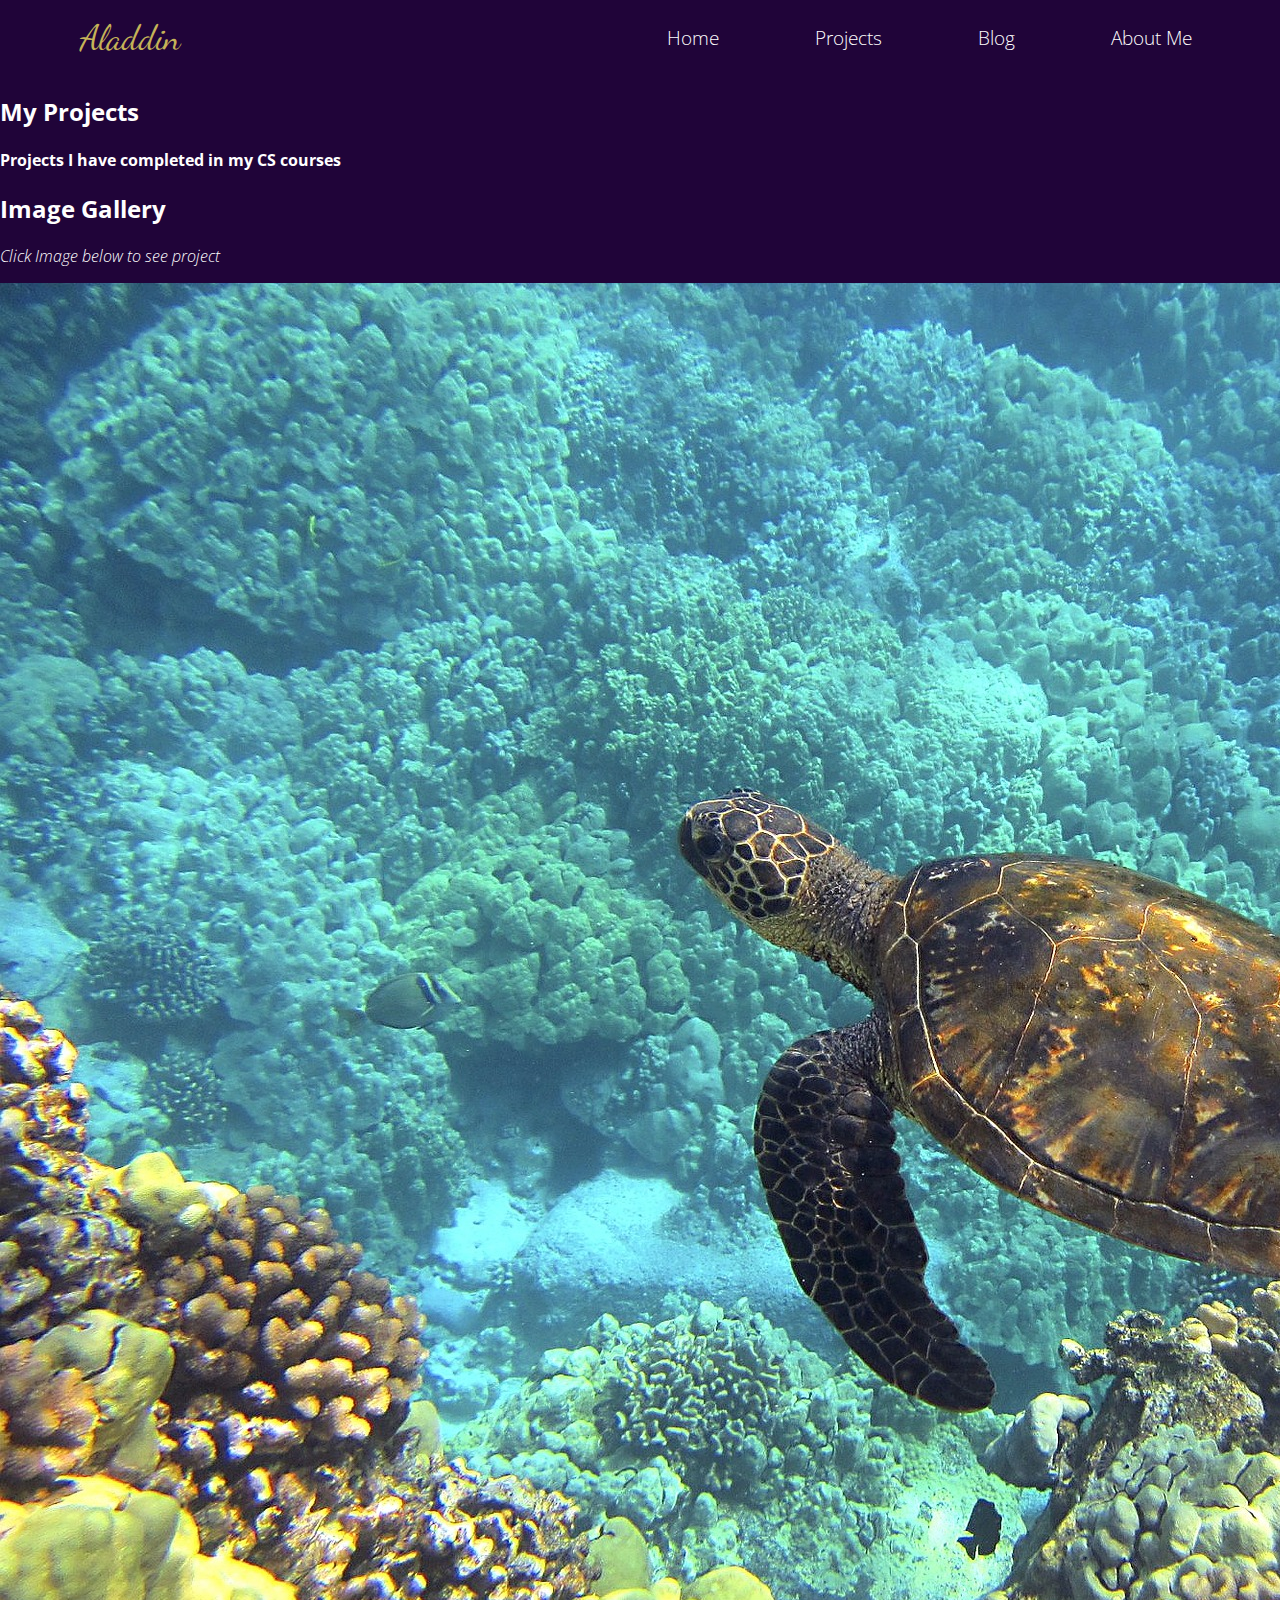
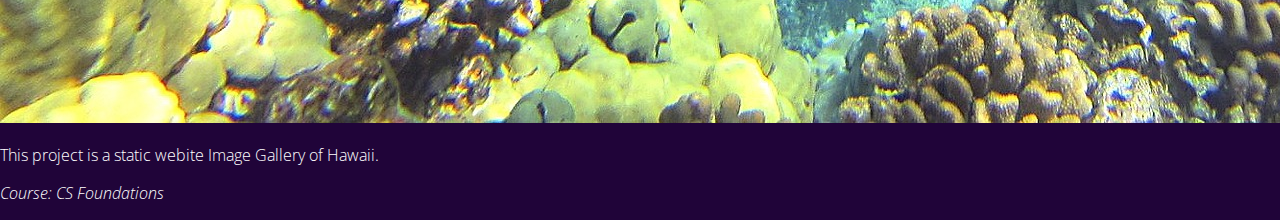
==== projects.html @ 8674eb1a "Complete through 4.07" ====
<!DOCTYPE html>
<html lang="en">
<head>
    <meta charset="UTF-8">
    <meta name="viewport" content="width=device-width, initial-scale=1.0">
    <meta http-equiv="X-UA-Compatible" content="ie=edge">
    <link rel="stylesheet" href="style.css" type="text/css" />
    <link rel="stylesheet" href="nav.css" type="text/css" />
    <link rel="stylesheet" href="https://cdnjs.cloudflare.com/ajax/libs/font-awesome/6.2.0/css/all.min.css" integrity="sha512-xh6O/CkQoPOWDdYTDqeRdPCVd1SpvCA9XXcUnZS2FmJNp1coAFzvtCN9BmamE+4aHK8yyUHUSCcJHgXloTyT2A==" crossorigin="anonymous" referrerpolicy="no-referrer" />
    <title>Aladdin's Projects</title>
</head>
<body>
    
     <!-- Navigation Menu -->
    <nav class="navbar">
        <!-- logo -->
        <div class="logo">Aladdin</div>
         <!-- hamburger toggle -->
         <a href="#" class="toggle-button">
             <span class="bar"></span>
             <span class="bar"></span>
             <span class="bar"></span>
         </a>
         <!-- page navigation links -->
         <div class="navbar-links">
             <ul>
                 <li><a href="index.html">Home</a></li>
                 <li><a href="projects.html">Projects</a></li>
                 <li><a href="blog.html">Blog</a></li>
                 <li><a href="aboutMe.html">About Me</a></li>
             </ul>  <!-- close ul list -->
         </div> <!-- close navbar links class -->
    </nav> <!-- close navbar class -->
    
      <!-- Project Header -->
      <header class="projectsHeader">
          <h2>My Projects</h2>
          <h4>Projects I have completed in my CS courses</h4>
      </header>
      
         <!-- Project Cards -->
         <section class="projectGallery">
             
             <div class="projectCard">
                 <h2>Image Gallery</h2>
                 <p><em>Click Image below to see project</em></p>
                 <a href="https://csf2223.github.io/imagegallery-TyrrellDylan/"><img src="assets/sea-turtle-547162_1920.jpg"></img></a>
                 <p>This project is a static webite Image Gallery of Hawaii.</p>
                 <p><em>Course: CS Foundations</em></p>
                 <div class="projectIcons">
                     <div class="sourceCode">
                         <a href="#"><i class="fa-solid fa-file"></i></a>
                        </div>
                         <div class="gitHubRepo">
                         <a href="https://github.com/CSF2223/imagegallery-TyrrellDylan"><i class="fa-brands fa-github"></i></a>
                         </div>
                         </div>
         
           </div>  
             
         </section>
    
   
   
    
    <script type="text/javascript" src="script.js"></script>
</body>
</html>
---- style.css ----
/*
Color Palette
background color: #200439
primary: #512C73
secondary: #361356
tertiary: #6F4D8F
accent: #9277AC
vegasGold: #c5b358
white: #fff
black: #000  
*/

html {
    /* If we add any padding or border onto an element it does not affect the width of the element */
    box-sizing: border-box;
}

body {
    margin: 0;
    padding: 0;
    font-family: 'Open Sans', sans-serif;
    font-weight: 300;
    background-color: #200439;
    color: #fff;
}

.hero {
    display: flex;
    flex-direction: column;
    justify-content: space-evenly;
    align-items: center;
}

.heroImage {
    padding: 2rem;
}

.heroImage img {
    border-radius: 6rem;
    box-shadow: 10px 10px #000;
    width: 100%;
    height: auto;
}

.heroText {
    font-size: 0.8rem;
    padding-bottom: 2rem;
    text-align: center;
    letter-spacing: 5px;
}

.heroName {
    color: #c5b358;
    font-size: 2.5rem;
    text-transform: uppercase;
}

.heroTextTop {
    padding: 1rem;
}

.heroTextBottom {
    padding: 1rem;
}

.heroButton{
    margin: 2rem;
}

.button {
    background-color: #fff;
    padding: 1rem;
    border: 1px solid #9277AC;
    border-radius: 25px;
    font-size: 0.9rem;
    font-weight: 700;
    color: #200439;
    text-decoration: none;
    box-shadow: 8px 8px 4px #000;
}

.button:hover {
    background-color: #361356;
    color: #c5b358;
    transform: scale(1.5);
    /* (150% zoom - Note: if the zoom is too large, it will go
    outside of the viewport) */
}
@media (min-width: 800px) {
    .hero {
        flex-direction: row;
        justify-content: space-evenly;
        align-items: center;
        height: 90vh;
    }
    
    .heroText {
        font-size: 1rem;
    }
    
    .heroName {
        font-size: 3.5rem;
    }
    
    .button {
        font-size: 1.1rem;
    }
}
---- nav.css ----
/*
Color Palette
background color: #200439
primary: #512C73
secondary: #361356
tertiary: #6F4D8F
accent: #9277AC
vegasGold: #c5b358
white: #fff
black: #000  
*/

@import url('https://fonts.googleapis.com/css2?family=Dancing+Script:wght@400;700&display=swap');
@import url('https://fonts.googleapis.com/css2?family=Open+Sans:wght@300;400;600;700&display=swap');

.navbar {
    display: flex;
    justify-content: space-between;
    align-items: center;
    padding: 0 2.5rem;
}

.logo {
    font-size: 2.2rem;
    margin: 0.75rem 2.5rem;
    color: #c5b358;
    font-family: 'Dancing Script', cursive;
}

.navbar-links ul{
    margin: 0;
    padding: 0;
    display: flex;
}

.navbar-links li {
    list-style: none;
    padding: 1rem;
    font-size: 1.2rem;
}

.navbar-links li a {
    text-decoration: none;
    color: #fff;
    padding: 0.5rem 2rem;
    display: block;
}

.navbar-links li:hover {
    background-color: #361356;
}

.toggle-button {
    position: absolute;
    top: 1.5rem;
    right: 1.5rem;
    display: none;
    flex-direction: column;
    justify-content: space-between;
    width: 30px;
    height: 20px;
}

.toggle-button .bar {
    height: 3px;
    width: 100%;
    background-color: #fff;
    border-radius: 10px;
}


@media (max-width: 800px) {
    .toggle-button {
        display: flex;
    }
    
    .navbar-links {
        display: none;
        width: 100%;
    }
    
    .navbar {
        flex-direction: column;
        align-items: flex-start;
    }
    
    .navbar-links ul {
        width: 100%;
        flex-direction: column;
    }
    
    .navbar-links li {
        text-align: center;
    }
    
    .navbar-links.active {
        display: flex;
    }
}
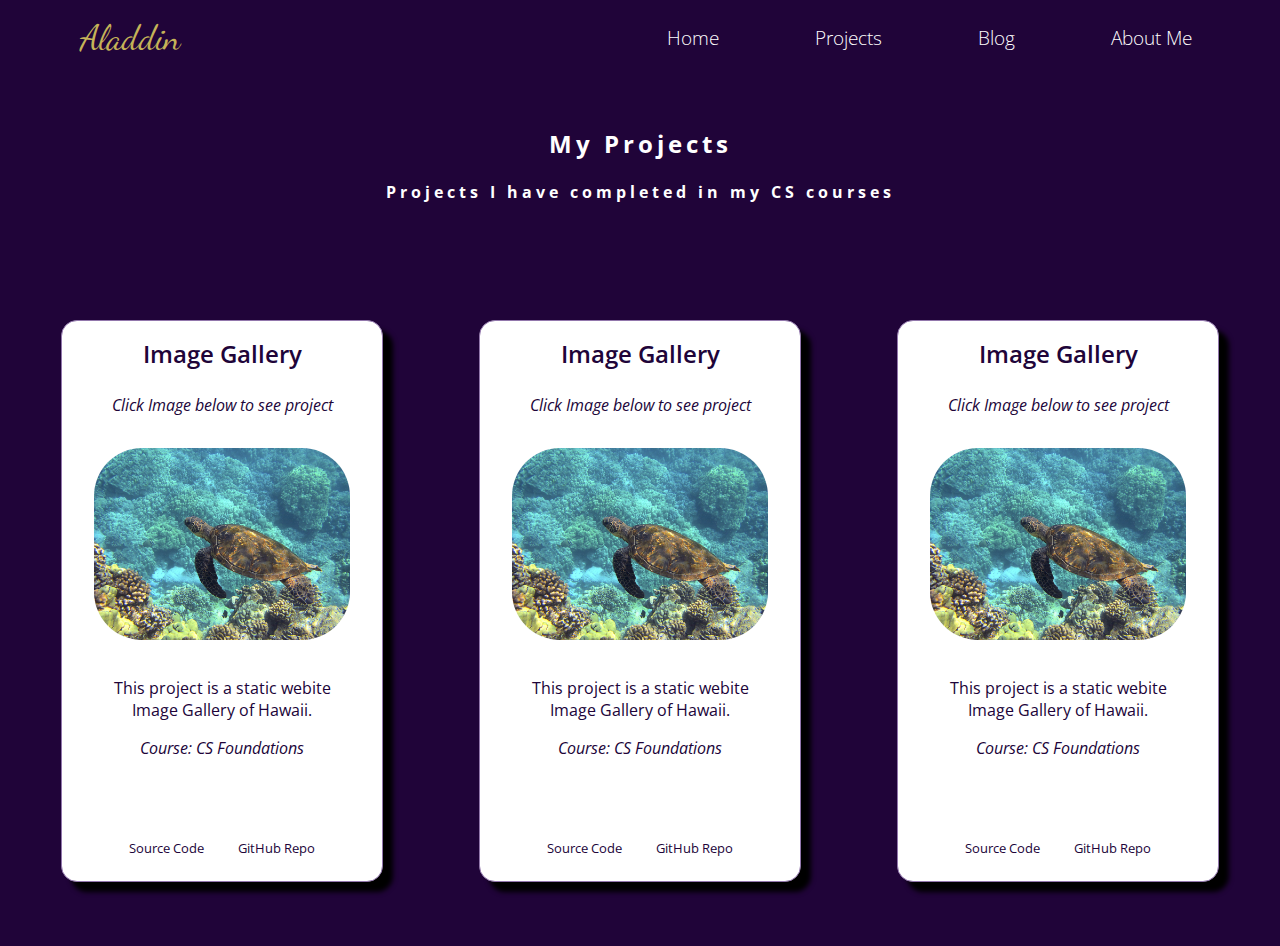
==== commit 13b97d00: "Complete through 4.08" ====
--- a/projects.html
+++ b/projects.html
@@ -49,14 +49,51 @@
                  <p><em>Course: CS Foundations</em></p>
                  <div class="projectIcons">
                      <div class="sourceCode">
-                         <a href="#"><i class="fa-solid fa-file"></i></a>
+                         <a href="assets/ImageGalleryCode.pdf"><i class="fa-solid fa-file"></i></a>
+                         <p>Source Code</p>
                         </div>
                          <div class="gitHubRepo">
                          <a href="https://github.com/CSF2223/imagegallery-TyrrellDylan"><i class="fa-brands fa-github"></i></a>
+                         <p>GitHub Repo</p>
                          </div>
                          </div>
-         
-           </div>  
+           </div>   <!-- Close Project Card 1 -->
+           
+            <div class="projectCard">
+                 <h2>Image Gallery</h2>
+                 <p><em>Click Image below to see project</em></p>
+                 <a href="https://csf2223.github.io/imagegallery-TyrrellDylan/"><img src="assets/sea-turtle-547162_1920.jpg"></img></a>
+                 <p>This project is a static webite Image Gallery of Hawaii.</p>
+                 <p><em>Course: CS Foundations</em></p>
+                 <div class="projectIcons">
+                     <div class="sourceCode">
+                         <a href="assets/ImageGalleryCode.pdf"><i class="fa-solid fa-file"></i></a>
+                         <p>Source Code</p>
+                        </div>
+                         <div class="gitHubRepo">
+                         <a href="https://github.com/CSF2223/imagegallery-TyrrellDylan"><i class="fa-brands fa-github"></i></a>
+                         <p>GitHub Repo</p>
+                         </div>
+                         </div>
+           </div>   <!-- Close Project Card 2 -->
+           
+            <div class="projectCard">
+                 <h2>Image Gallery</h2>
+                 <p><em>Click Image below to see project</em></p>
+                 <a href="https://csf2223.github.io/imagegallery-TyrrellDylan/"><img src="assets/sea-turtle-547162_1920.jpg"></img></a>
+                 <p>This project is a static webite Image Gallery of Hawaii.</p>
+                 <p><em>Course: CS Foundations</em></p>
+                 <div class="projectIcons">
+                     <div class="sourceCode">
+                         <a href="assets/ImageGalleryCode.pdf"><i class="fa-solid fa-file"></i></a>
+                         <p>Source Code</p>
+                        </div>
+                         <div class="gitHubRepo">
+                         <a href="https://github.com/CSF2223/imagegallery-TyrrellDylan"><i class="fa-brands fa-github"></i></a>
+                         <p>GitHub Repo</p>
+                         </div>
+                         </div>
+           </div>   <!-- Close Project Card 3 -->
              
          </section>
     
--- a/style.css
+++ b/style.css
@@ -83,9 +83,68 @@
     background-color: #361356;
     color: #c5b358;
     transform: scale(1.5);
-    /* (150% zoom - Note: if the zoom is too large, it will go
-    outside of the viewport) */
+    /* (150% zoom - Note: if the zoom is too large, it will go outside of the viewport) */
 }
+
+.projectsHeader {
+    margin: 1.5rem 3rem;
+    text-align: center;
+    padding: 0.5rem;
+    letter-spacing: 4px;
+}
+
+.projectCard {
+    background-color: #fff;
+    color: #200439;
+    margin: 4rem 3rem;
+    padding: 0.5rem 2rem;
+    text-align: center;
+    border: 1px solid #9277AC;
+    border-radius: 1rem;
+    box-shadow: 10px 10px 5px #000;
+}
+
+.projectCard img {
+    width: 100%;
+    height: auto;
+    border-radius: 3rem;
+    margin: 1rem 0;
+}
+
+.projectCard h2 {
+    margin: 0.5rem 1rem 1.5rem 1rem;
+    font-weight: 600;
+}
+
+.projectCard p {
+    font-size: 1rem;
+    font-weight: 400;
+}
+
+.projectIcons {
+    display: flex;
+    justify-content: space-evenly;
+    font-size: 1.2rem;
+    margin-top: 2rem;
+}
+
+.projectIcons p {
+    margin: 0 0 1rem 0;
+    font-size: 0.8rem;
+}
+
+.fa-github {
+    font-size: 2.2rem;
+    padding: 1.5rem;
+}
+
+.fa-file {
+    font-size: 2.2rem;
+    padding: 1.5rem;
+}
+
+
+
 @media (min-width: 800px) {
     .hero {
         flex-direction: row;
@@ -105,4 +164,15 @@
     .button {
         font-size: 1.1rem;
     }
+    
+    .projectGallery {
+        display: flex;
+        flex-direction: row;
+        justify-content: center;
+        flex-wrap: wrap;
+    }
+    
+    .projectCard {
+        max-width: 20%;
+    }
 }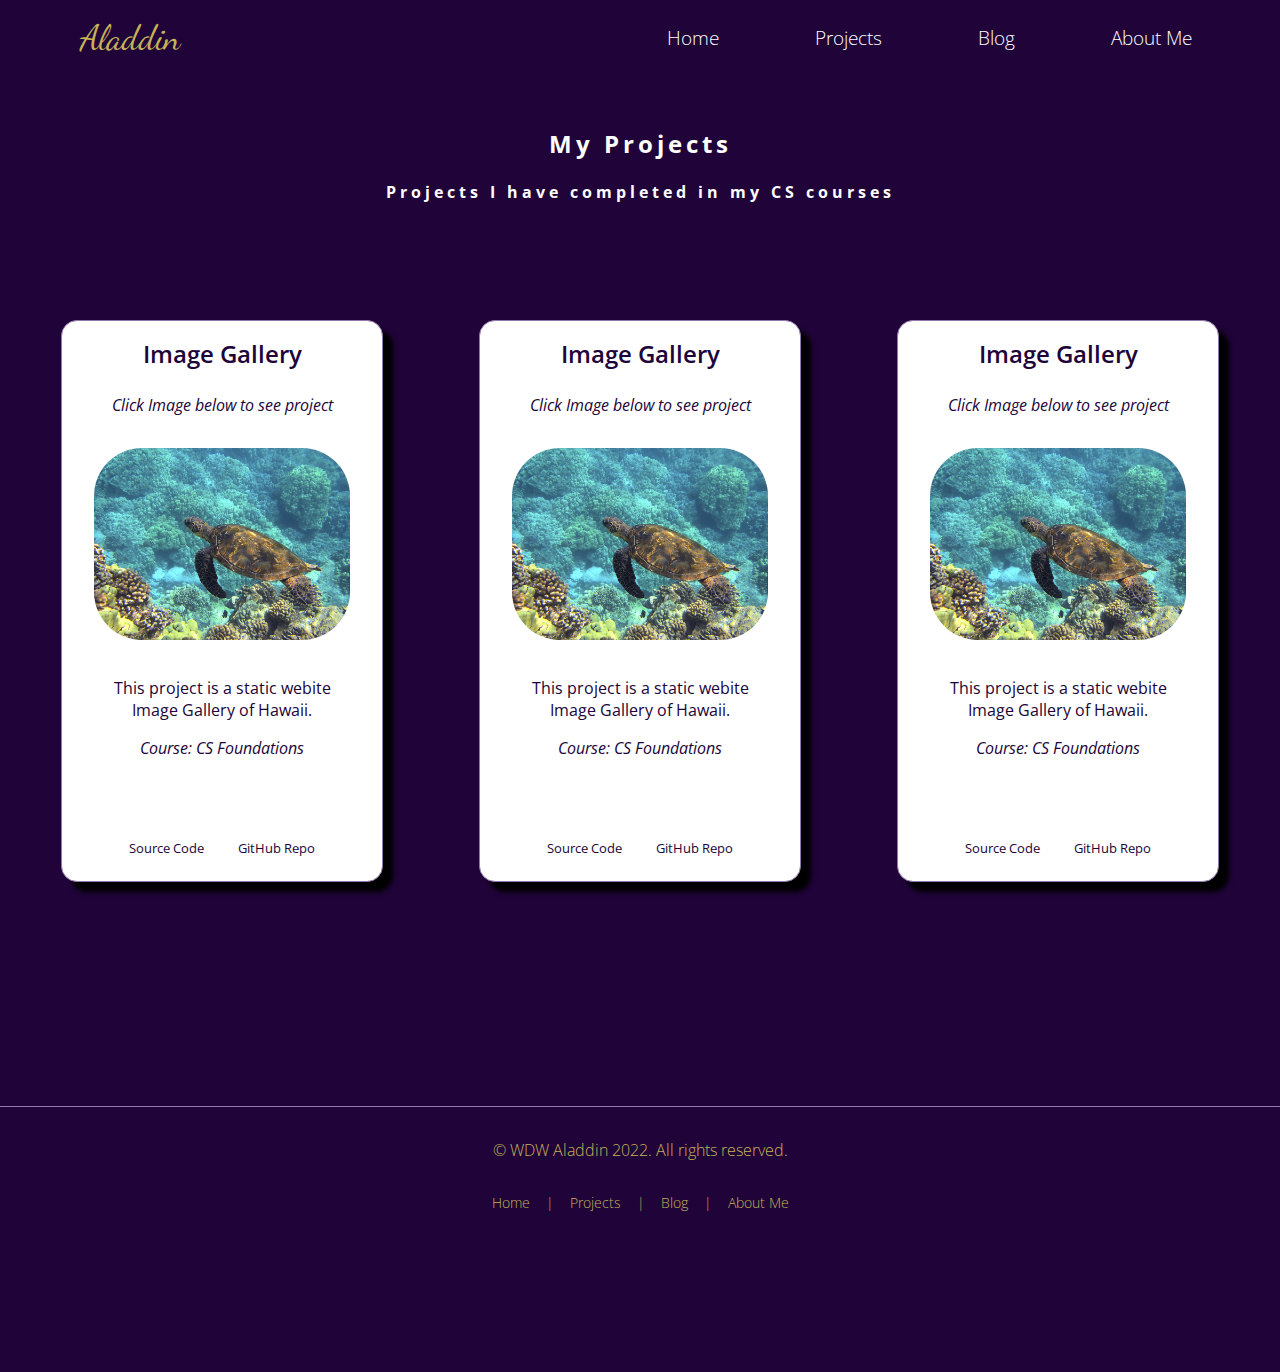
==== commit ac515003: "Submit for grading" ====
--- a/projects.html
+++ b/projects.html
@@ -95,7 +95,21 @@
                          </div>
            </div>   <!-- Close Project Card 3 -->
              
-         </section>
+         </section> <!-- Close projectGallery Class -->
+         
+         <footer>
+         <p class="copyright">&copy; WDW Aladdin 2022. All rights reserved.</p>
+         <ul class="bottomNav">
+             <li><a href="index.html">Home</a></li>
+             <li class="divider">|</li>
+             <li><a href="projects.html">Projects</a></li>
+             <li class="divider">|</li>
+             <li><a href="blog.html">Blog</a></li>
+             <li class="divider">|</li>
+             <li><a href="aboutMe.html">About Me</a></li>
+             
+         </ul>
+     </footer>
     
    
    
--- a/style.css
+++ b/style.css
@@ -143,6 +143,29 @@
     padding: 1.5rem;
 }
 
+footer {
+    text-align: center;
+    color: #c5b358;
+    margin: 10rem 0;
+    border-top: 1px solid #9277AC;
+}
+
+.copyright {
+    margin: 1rem;
+    padding: 1rem;
+    font-size: 1rem;
+    color: #c5b358;
+    display: block;
+}
+
+.filler {
+    display: flex;
+    flex-direction: column;
+    justify-content: center;
+    align-items: center;
+    margin: 0;
+    height: 80vh;
+}
 
 
 @media (min-width: 800px) {
--- a/nav.css
+++ b/nav.css
@@ -68,6 +68,30 @@
     border-radius: 10px;
 }
 
+.bottomNav {
+    margin: 0;
+    padding: 0;
+    display: flex;
+    justify-content: center;
+    align-items: center;
+}
+
+.bottomNav li {
+    list-style: none;
+    font-size: 0.9rem;
+    padding: 0 0.5rem;
+}
+.bottomNav li a {
+    text-decoration: none;
+    color: #c5b358;
+    display: block;
+}
+
+
+
+
+
+
 
 @media (max-width: 800px) {
     .toggle-button {
